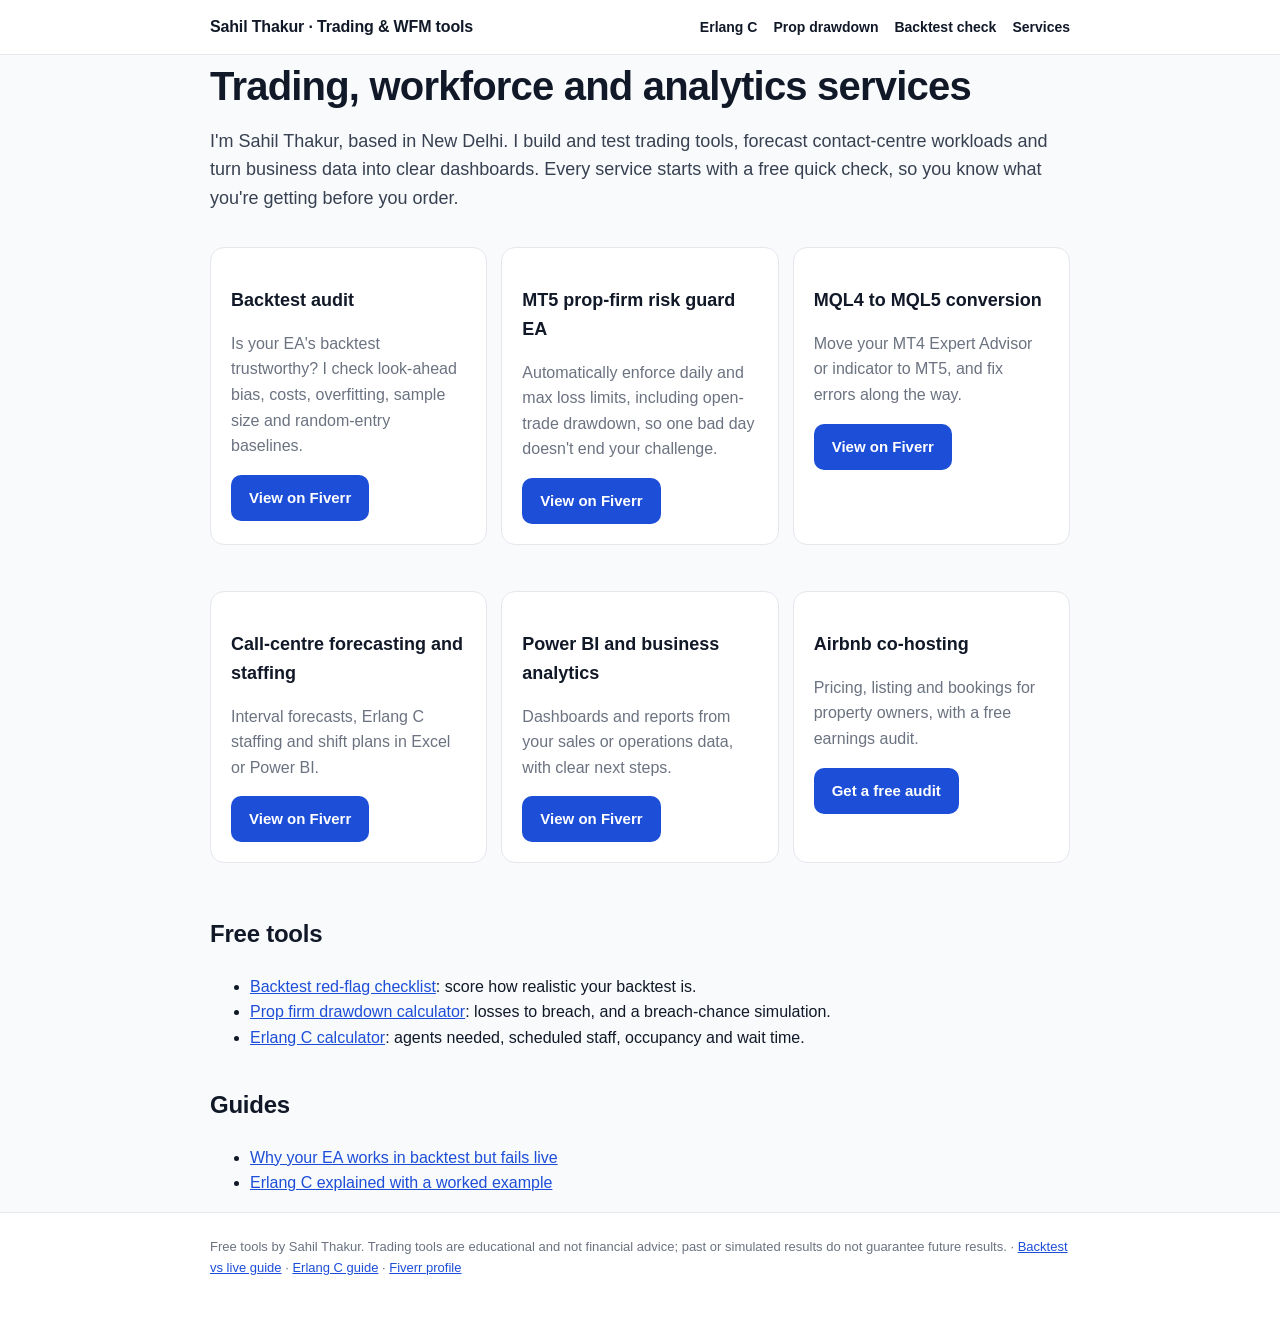
==== services/index.html @ acba3e01 "Publish 6 page(s) from the growth platform" ====
<!DOCTYPE html>
<html lang="en">
<head>
<meta charset="utf-8">
<meta name="viewport" content="width=device-width, initial-scale=1">
<title>Trading, WFM and analytics services | Sahil Thakur</title>
<meta name="description" content="Backtest audits, MT5 prop-firm risk guard EAs, MQL4 to MQL5 conversion, call-centre forecasting with Erlang C, and Power BI analytics.">
<link rel="canonical" href="https://sarru991.github.io/services/">
<meta property="og:title" content="Trading, WFM and analytics services | Sahil Thakur">
<meta property="og:description" content="Backtest audits, MT5 prop-firm risk guard EAs, MQL4 to MQL5 conversion, call-centre forecasting with Erlang C, and Power BI analytics.">
<meta property="og:type" content="website">
<meta property="og:url" content="https://sarru991.github.io/services/">
<meta property="og:site_name" content="Sahil Thakur">
<link rel="stylesheet" href="/assets/site.css">
<script type="application/ld+json">{"@context": "https://schema.org", "@type": "WebPage", "name": "Trading, WFM and analytics services | Sahil Thakur", "description": "Backtest audits, MT5 prop-firm risk guard EAs, MQL4 to MQL5 conversion, call-centre forecasting with Erlang C, and Power BI analytics.", "url": "https://sarru991.github.io/services/", "inLanguage": "en", "author": {"@type": "Person", "name": "Sahil Thakur"}}</script>
</head>
<body>
<header class="top"><div class="wrap">
  <a class="brand" href="/services/">Sahil Thakur · Trading &amp; WFM tools</a>
  <nav><a href="/tools/erlang-c-calculator/">Erlang C</a><a href="/tools/prop-firm-drawdown-calculator/">Prop drawdown</a><a href="/tools/backtest-red-flag-checklist/">Backtest check</a><a href="/services/">Services</a></nav>
</div></header>
<main class="wrap">
<h1>Trading, workforce and analytics services</h1>
<p class="lead">I'm Sahil Thakur, based in New Delhi. I build and test trading tools, forecast contact-centre workloads and turn business data into clear dashboards. Every service starts with a free quick check, so you know what you're getting before you order.</p>

<div class="grid">
  <div class="card"><h3>Backtest audit</h3><p class="muted">Is your EA's backtest trustworthy? I check look-ahead bias, costs, overfitting, sample size and random-entry baselines.</p><a class="btn" href="https://www.fiverr.com/sarrugaming/audit-your-trading-backtest-for-hidden-bugs" rel="nofollow">View on Fiverr</a></div>
  <div class="card"><h3>MT5 prop-firm risk guard EA</h3><p class="muted">Automatically enforce daily and max loss limits, including open-trade drawdown, so one bad day doesn't end your challenge.</p><a class="btn" href="https://www.fiverr.com/sarrugaming/build-an-automated-trading-algorithm-ea-for-your-strategy" rel="nofollow">View on Fiverr</a></div>
  <div class="card"><h3>MQL4 to MQL5 conversion</h3><p class="muted">Move your MT4 Expert Advisor or indicator to MT5, and fix errors along the way.</p><a class="btn" href="https://www.fiverr.com/sarrugaming/build-an-automated-trading-algorithm-ea-for-your-strategy" rel="nofollow">View on Fiverr</a></div>
  <div class="card"><h3>Call-centre forecasting and staffing</h3><p class="muted">Interval forecasts, Erlang C staffing and shift plans in Excel or Power BI.</p><a class="btn" href="https://www.fiverr.com/sarrugaming" rel="nofollow">View on Fiverr</a></div>
  <div class="card"><h3>Power BI and business analytics</h3><p class="muted">Dashboards and reports from your sales or operations data, with clear next steps.</p><a class="btn" href="https://www.fiverr.com/sarrugaming" rel="nofollow">View on Fiverr</a></div>
  <div class="card"><h3>Airbnb co-hosting</h3><p class="muted">Pricing, listing and bookings for property owners, with a free earnings audit.</p><a class="btn" href="https://avisahstays.github.io/">Get a free audit</a></div>
</div>

<h2>Free tools</h2>
<ul>
  <li><a href="/tools/backtest-red-flag-checklist/">Backtest red-flag checklist</a>: score how realistic your backtest is.</li>
  <li><a href="/tools/prop-firm-drawdown-calculator/">Prop firm drawdown calculator</a>: losses to breach, and a breach-chance simulation.</li>
  <li><a href="/tools/erlang-c-calculator/">Erlang C calculator</a>: agents needed, scheduled staff, occupancy and wait time.</li>
</ul>

<h2>Guides</h2>
<ul>
  <li><a href="/guides/ea-works-in-backtest-fails-live/">Why your EA works in backtest but fails live</a></li>
  <li><a href="/guides/erlang-c-explained/">Erlang C explained with a worked example</a></li>
</ul>

</main>
<footer><div class="wrap">
  Free tools by Sahil Thakur. Trading tools are educational and not financial advice; past or simulated results do not guarantee future results. · <a href="/guides/ea-works-in-backtest-fails-live/">Backtest vs live guide</a> · <a href="/guides/erlang-c-explained/">Erlang C guide</a> · <a href="https://www.fiverr.com/sarrugaming" rel="nofollow">Fiverr profile</a>
</div></footer>
</body>
</html>
---- assets/site.css ----
:root { --ink:#111827; --muted:#6b7280; --blue:#1d4ed8; --blue-d:#1e40af; --bg:#f8fafc; --card:#fff; --line:#e5e7eb; --good:#16a34a; --bad:#dc2626; --warn:#d97706; }
* { box-sizing: border-box; }
body { margin:0; font-family: -apple-system, "Segoe UI", Roboto, Arial, sans-serif; color:var(--ink); background:var(--bg); line-height:1.6; }
a { color: var(--blue); }
.wrap { max-width: 900px; margin: 0 auto; padding: 0 20px; }
header.top { background:#fff; border-bottom:1px solid var(--line); }
header.top .wrap { display:flex; justify-content:space-between; align-items:center; padding-top:14px; padding-bottom:14px; flex-wrap:wrap; gap:10px; }
.brand { font-weight:800; text-decoration:none; color:var(--ink); letter-spacing:-.01em; }
nav a { margin-left:16px; text-decoration:none; font-weight:600; font-size:14px; color:var(--ink); }
main { padding: 30px 0 50px; }
h1 { font-size: clamp(28px, 4vw, 40px); line-height:1.15; letter-spacing:-.02em; margin: 8px 0 12px; }
h2 { font-size: 24px; margin-top: 36px; letter-spacing:-.01em; }
h3 { font-size: 18px; margin-bottom: 6px; }
.lead { font-size: 18px; color:#374151; }
.muted { color: var(--muted); }
.card { background: var(--card); border:1px solid var(--line); border-radius: 14px; padding: 20px; margin: 16px 0; }
.grid { display:grid; grid-template-columns: repeat(auto-fit, minmax(240px, 1fr)); gap: 14px; }
label { display:block; font-weight:600; font-size:14px; margin: 10px 0 4px; }
input, select, textarea { width:100%; padding:10px 12px; border:1px solid #cbd5e1; border-radius:10px; font: inherit; background:#fff; }
textarea { min-height: 150px; font-family: ui-monospace, Consolas, monospace; font-size: 13px; }
button, .btn { display:inline-block; background: var(--blue); color:#fff; border:0; border-radius: 10px; padding: 11px 18px; font-weight:700; font-size:15px; cursor:pointer; text-decoration:none; }
button:hover, .btn:hover { background: var(--blue-d); }
.btn-out { background: transparent; color: var(--blue); border: 2px solid var(--blue); }
.result { font-size: 30px; font-weight: 800; }
table { width:100%; border-collapse: collapse; font-size: 14px; }
th, td { text-align:left; padding: 8px 6px; border-bottom: 1px solid var(--line); }
th { background:#f1f5f9; }
.pill { display:inline-block; font-size:12px; font-weight:700; padding: 3px 10px; border-radius:99px; background:#dbeafe; color: var(--blue-d); }
.ok { color: var(--good); font-weight: 700; } .bad { color: var(--bad); font-weight: 700; } .warn { color: var(--warn); font-weight: 700; }
.cta { background: #eff6ff; border: 1px solid #bfdbfe; border-radius: 14px; padding: 22px; margin-top: 30px; }
.cta h3 { margin-top:0; }
.check { display:flex; gap:10px; align-items:flex-start; padding:10px 0; border-bottom:1px solid var(--line); }
.check input { width:auto; margin-top:5px; }
footer { border-top:1px solid var(--line); padding: 24px 0 40px; font-size: 13px; color: var(--muted); background:#fff; }
.note { font-size: 13px; color: var(--muted); }
article p, article li { font-size: 16.5px; }
@media (max-width: 600px) { nav a { margin-left: 0; margin-right: 14px; } }
.related{border-top:1px solid #e5e7eb;margin-top:30px;padding-top:16px}
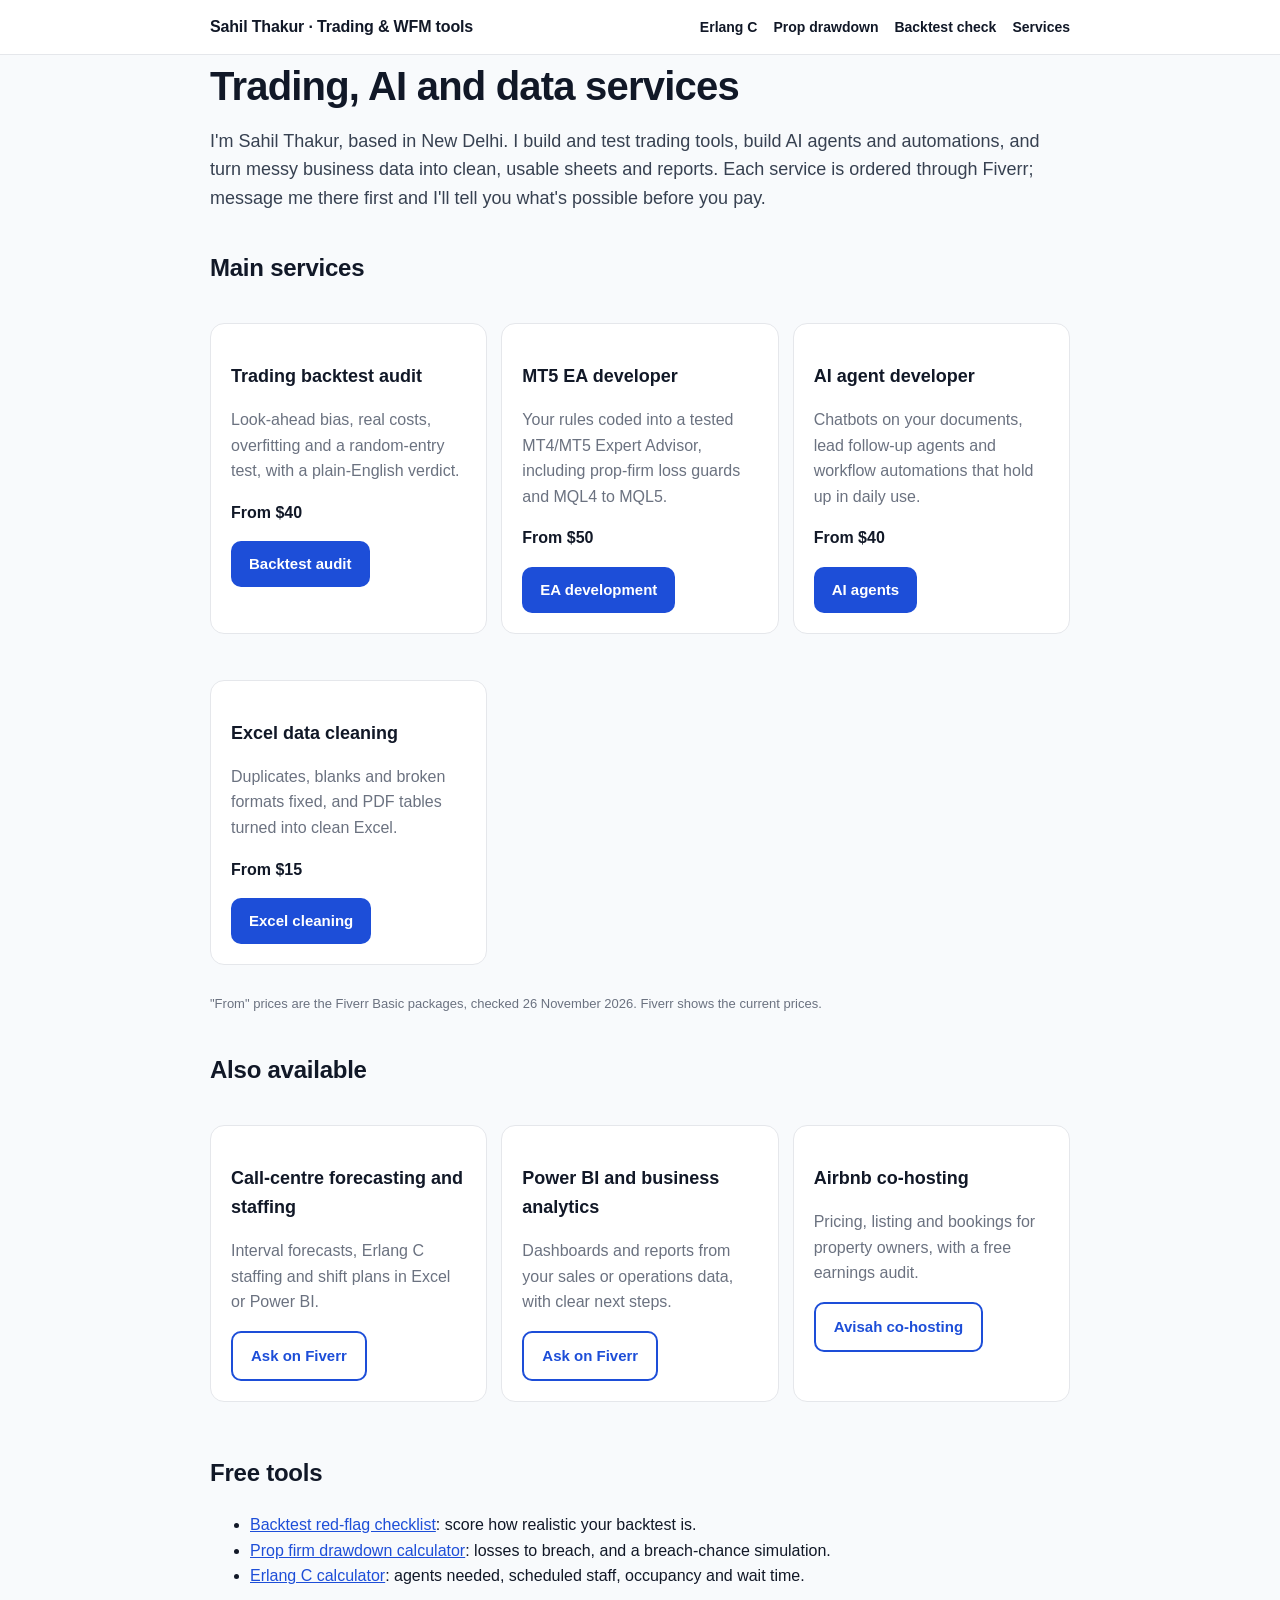
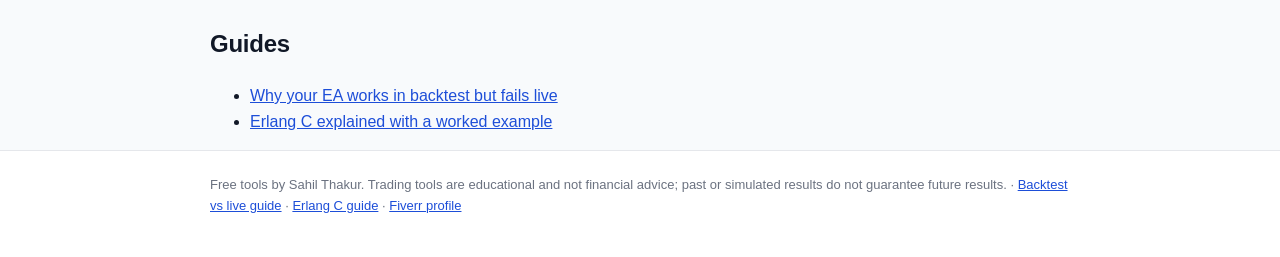
==== commit 205972c6: "Publish 10 page(s) from the growth platform Co-Authored-By: Claude Opus 5.5 <noreply@anthropic.com>" ====
--- a/services/index.html
+++ b/services/index.html
@@ -3,16 +3,16 @@
 <head>
 <meta charset="utf-8">
 <meta name="viewport" content="width=device-width, initial-scale=1">
-<title>Trading, WFM and analytics services | Sahil Thakur</title>
-<meta name="description" content="Backtest audits, MT5 prop-firm risk guard EAs, MQL4 to MQL5 conversion, call-centre forecasting with Erlang C, and Power BI analytics.">
+<title>Trading, AI and Data Services | Sahil Thakur</title>
+<meta name="description" content="Backtest audits, MT5 EA development, AI agents and Excel data cleaning, plus call-centre forecasting and Power BI. Prices from the Fiverr packages.">
 <link rel="canonical" href="https://sarru991.github.io/services/">
-<meta property="og:title" content="Trading, WFM and analytics services | Sahil Thakur">
-<meta property="og:description" content="Backtest audits, MT5 prop-firm risk guard EAs, MQL4 to MQL5 conversion, call-centre forecasting with Erlang C, and Power BI analytics.">
+<meta property="og:title" content="Trading, AI and Data Services | Sahil Thakur">
+<meta property="og:description" content="Backtest audits, MT5 EA development, AI agents and Excel data cleaning, plus call-centre forecasting and Power BI. Prices from the Fiverr packages.">
 <meta property="og:type" content="website">
 <meta property="og:url" content="https://sarru991.github.io/services/">
 <meta property="og:site_name" content="Sahil Thakur">
 <link rel="stylesheet" href="/assets/site.css">
-<script type="application/ld+json">{"@context": "https://schema.org", "@type": "WebPage", "name": "Trading, WFM and analytics services | Sahil Thakur", "description": "Backtest audits, MT5 prop-firm risk guard EAs, MQL4 to MQL5 conversion, call-centre forecasting with Erlang C, and Power BI analytics.", "url": "https://sarru991.github.io/services/", "inLanguage": "en", "author": {"@type": "Person", "name": "Sahil Thakur"}}</script>
+<script type="application/ld+json">{"@context": "https://schema.org", "@type": "WebPage", "name": "Trading, AI and Data Services | Sahil Thakur", "description": "Backtest audits, MT5 EA development, AI agents and Excel data cleaning, plus call-centre forecasting and Power BI. Prices from the Fiverr packages.", "url": "https://sarru991.github.io/services/", "inLanguage": "en", "author": {"@type": "Person", "name": "Sahil Thakur"}}</script>
 </head>
 <body>
 <header class="top"><div class="wrap">
@@ -20,16 +20,25 @@
   <nav><a href="/tools/erlang-c-calculator/">Erlang C</a><a href="/tools/prop-firm-drawdown-calculator/">Prop drawdown</a><a href="/tools/backtest-red-flag-checklist/">Backtest check</a><a href="/services/">Services</a></nav>
 </div></header>
 <main class="wrap">
-<h1>Trading, workforce and analytics services</h1>
-<p class="lead">I'm Sahil Thakur, based in New Delhi. I build and test trading tools, forecast contact-centre workloads and turn business data into clear dashboards. Every service starts with a free quick check, so you know what you're getting before you order.</p>
+<h1>Trading, AI and data services</h1>
+<p class="lead">I'm Sahil Thakur, based in New Delhi. I build and test trading tools, build AI agents and automations,
+  and turn messy business data into clean, usable sheets and reports. Each service is ordered through Fiverr; message
+  me there first and I'll tell you what's possible before you pay.</p>
 
+<h2>Main services</h2>
 <div class="grid">
-  <div class="card"><h3>Backtest audit</h3><p class="muted">Is your EA's backtest trustworthy? I check look-ahead bias, costs, overfitting, sample size and random-entry baselines.</p><a class="btn" href="https://www.fiverr.com/sarrugaming/audit-your-trading-backtest-for-hidden-bugs" rel="nofollow">View on Fiverr</a></div>
-  <div class="card"><h3>MT5 prop-firm risk guard EA</h3><p class="muted">Automatically enforce daily and max loss limits, including open-trade drawdown, so one bad day doesn't end your challenge.</p><a class="btn" href="https://www.fiverr.com/sarrugaming/build-an-automated-trading-algorithm-ea-for-your-strategy" rel="nofollow">View on Fiverr</a></div>
-  <div class="card"><h3>MQL4 to MQL5 conversion</h3><p class="muted">Move your MT4 Expert Advisor or indicator to MT5, and fix errors along the way.</p><a class="btn" href="https://www.fiverr.com/sarrugaming/build-an-automated-trading-algorithm-ea-for-your-strategy" rel="nofollow">View on Fiverr</a></div>
-  <div class="card"><h3>Call-centre forecasting and staffing</h3><p class="muted">Interval forecasts, Erlang C staffing and shift plans in Excel or Power BI.</p><a class="btn" href="https://www.fiverr.com/sarrugaming" rel="nofollow">View on Fiverr</a></div>
-  <div class="card"><h3>Power BI and business analytics</h3><p class="muted">Dashboards and reports from your sales or operations data, with clear next steps.</p><a class="btn" href="https://www.fiverr.com/sarrugaming" rel="nofollow">View on Fiverr</a></div>
-  <div class="card"><h3>Airbnb co-hosting</h3><p class="muted">Pricing, listing and bookings for property owners, with a free earnings audit.</p><a class="btn" href="https://avisahstays.github.io/">Get a free audit</a></div>
+  <div class="card"><h3><a href="/services/backtest-audit/">Trading backtest audit</a></h3><p class="muted">Look-ahead bias, real costs, overfitting and a random-entry test, with a plain-English verdict.</p><p><b>From $40</b></p><a class="btn" href="/services/backtest-audit/">Backtest audit</a></div>
+  <div class="card"><h3><a href="/services/mt5-ea-developer/">MT5 EA developer</a></h3><p class="muted">Your rules coded into a tested MT4/MT5 Expert Advisor, including prop-firm loss guards and MQL4 to MQL5.</p><p><b>From $50</b></p><a class="btn" href="/services/mt5-ea-developer/">EA development</a></div>
+  <div class="card"><h3><a href="/services/ai-agent-developer/">AI agent developer</a></h3><p class="muted">Chatbots on your documents, lead follow-up agents and workflow automations that hold up in daily use.</p><p><b>From $40</b></p><a class="btn" href="/services/ai-agent-developer/">AI agents</a></div>
+  <div class="card"><h3><a href="/services/excel-data-cleaning/">Excel data cleaning</a></h3><p class="muted">Duplicates, blanks and broken formats fixed, and PDF tables turned into clean Excel.</p><p><b>From $15</b></p><a class="btn" href="/services/excel-data-cleaning/">Excel cleaning</a></div>
+</div>
+<p class="note">"From" prices are the Fiverr Basic packages, checked 26 November 2026. Fiverr shows the current prices.</p>
+
+<h2>Also available</h2>
+<div class="grid">
+  <div class="card"><h3>Call-centre forecasting and staffing</h3><p class="muted">Interval forecasts, Erlang C staffing and shift plans in Excel or Power BI.</p><a class="btn btn-out" href="https://www.fiverr.com/sarrugaming" rel="nofollow">Ask on Fiverr</a></div>
+  <div class="card"><h3>Power BI and business analytics</h3><p class="muted">Dashboards and reports from your sales or operations data, with clear next steps.</p><a class="btn btn-out" href="https://www.fiverr.com/sarrugaming" rel="nofollow">Ask on Fiverr</a></div>
+  <div class="card"><h3>Airbnb co-hosting</h3><p class="muted">Pricing, listing and bookings for property owners, with a free earnings audit.</p><a class="btn btn-out" href="https://avisahstays.github.io/">Avisah co-hosting</a></div>
 </div>
 
 <h2>Free tools</h2>
--- a/assets/site.css
+++ b/assets/site.css
@@ -36,3 +36,9 @@
 article p, article li { font-size: 16.5px; }
 @media (max-width: 600px) { nav a { margin-left: 0; margin-right: 14px; } }
 .related{border-top:1px solid #e5e7eb;margin-top:30px;padding-top:16px}
+details{border-top:1px solid #e5e7eb;padding:12px 0}
+details:last-of-type{border-bottom:1px solid #e5e7eb}
+summary{cursor:pointer;font-weight:600}
+details p{margin:8px 0 0}
+main img{max-width:100%;height:auto;border-radius:10px}
+.card h3 a{color:inherit;text-decoration:none}
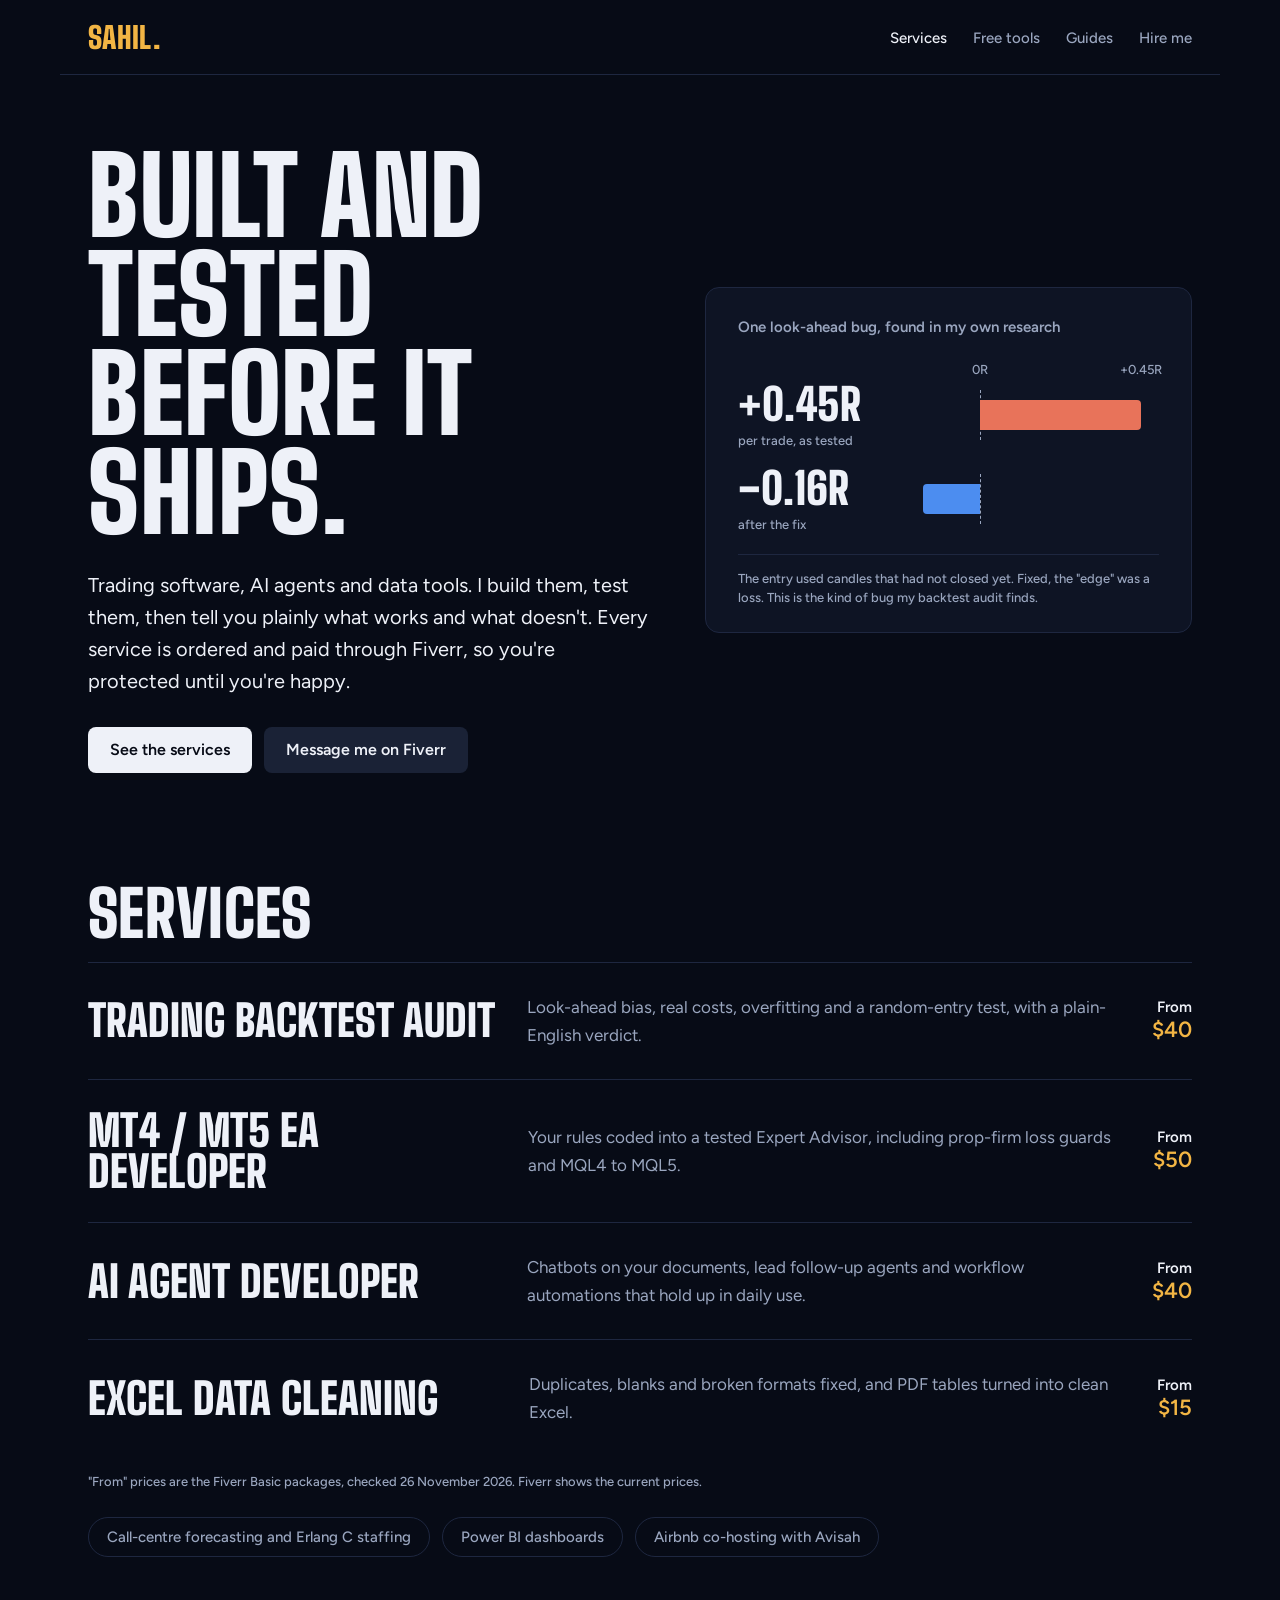
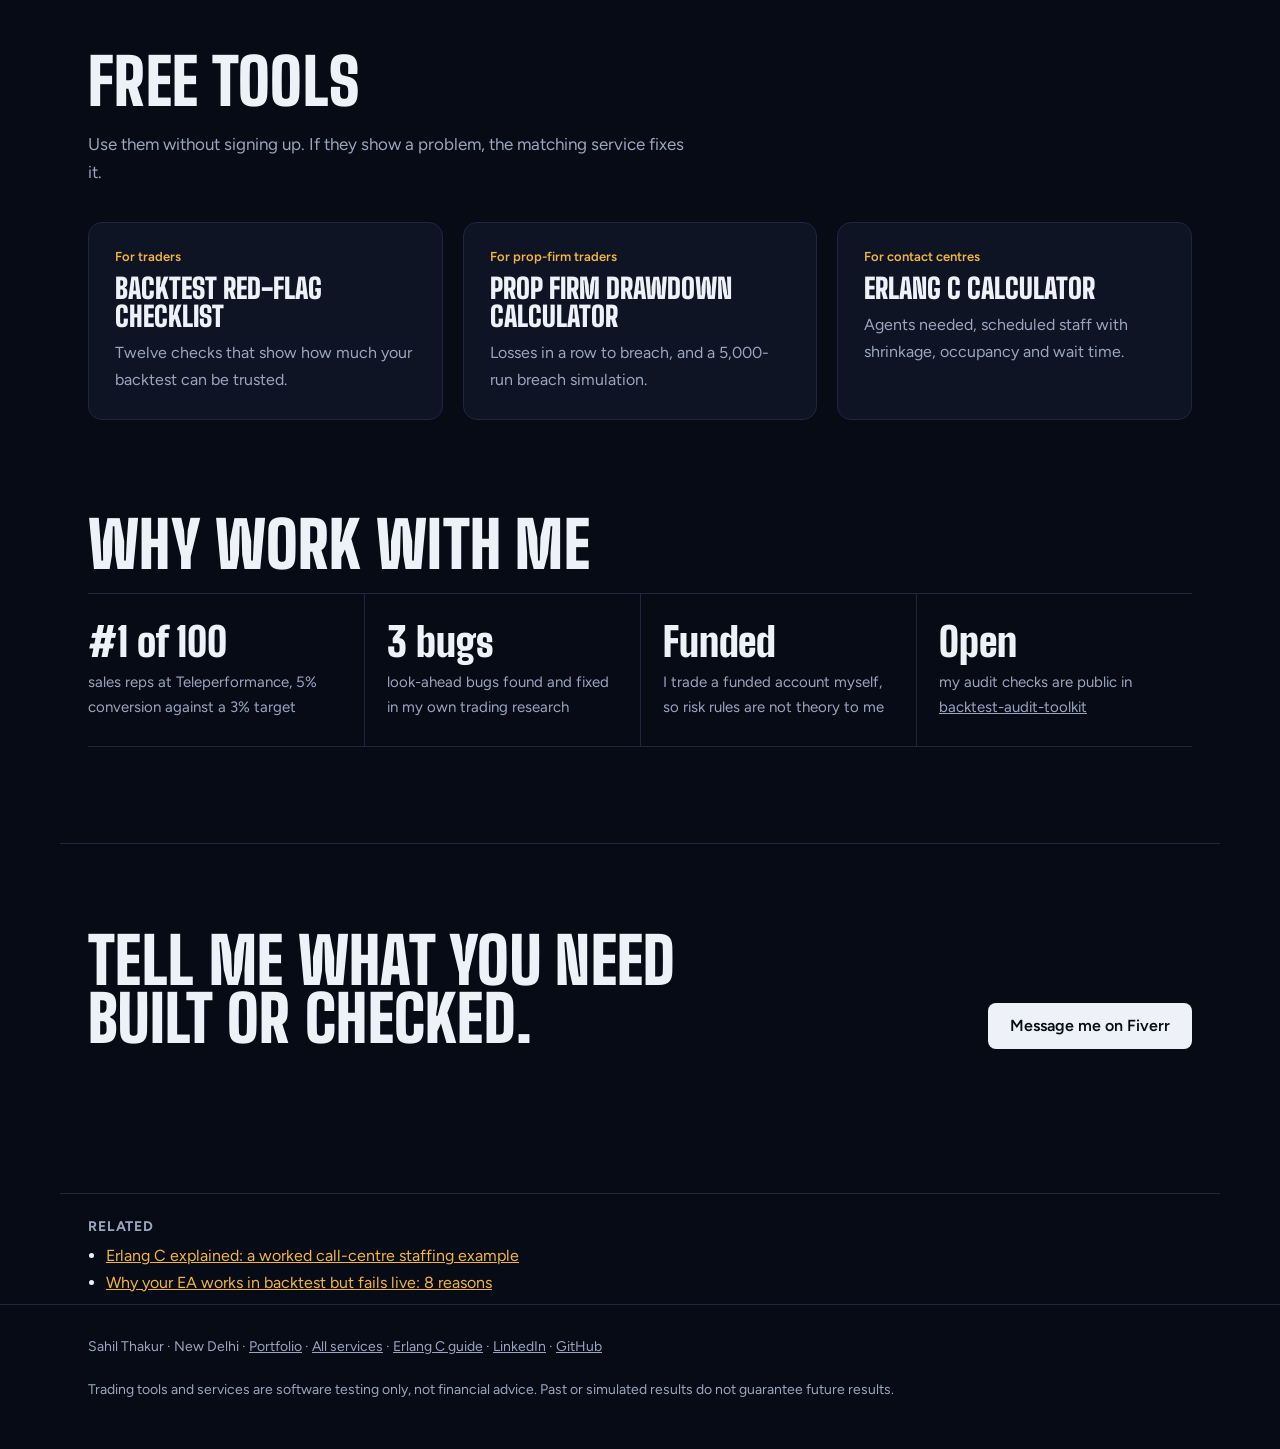
==== commit 6fc54d57: "Publish 10 page(s) from the growth platform Co-Authored-By: Claude Opus 5.5 <noreply@anthropic.com>" ====
--- a/services/index.html
+++ b/services/index.html
@@ -1,62 +1,93 @@
 <!DOCTYPE html>
 <html lang="en">
 <head>
-<meta charset="utf-8">
-<meta name="viewport" content="width=device-width, initial-scale=1">
+<meta charset="utf-8"><meta name="viewport" content="width=device-width, initial-scale=1">
 <title>Trading, AI and Data Services | Sahil Thakur</title>
-<meta name="description" content="Backtest audits, MT5 EA development, AI agents and Excel data cleaning, plus call-centre forecasting and Power BI. Prices from the Fiverr packages.">
+<meta name="description" content="Backtest audits, MT4/MT5 EA development, custom AI agents and Excel data cleaning by Sahil Thakur, New Delhi. Tested before delivery, ordered on Fiverr.">
 <link rel="canonical" href="https://sarru991.github.io/services/">
 <meta property="og:title" content="Trading, AI and Data Services | Sahil Thakur">
-<meta property="og:description" content="Backtest audits, MT5 EA development, AI agents and Excel data cleaning, plus call-centre forecasting and Power BI. Prices from the Fiverr packages.">
+<meta property="og:description" content="Backtest audits, MT4/MT5 EA development, custom AI agents and Excel data cleaning by Sahil Thakur, New Delhi. Tested before delivery, ordered on Fiverr.">
 <meta property="og:type" content="website">
 <meta property="og:url" content="https://sarru991.github.io/services/">
 <meta property="og:site_name" content="Sahil Thakur">
-<link rel="stylesheet" href="/assets/site.css">
-<script type="application/ld+json">{"@context": "https://schema.org", "@type": "WebPage", "name": "Trading, AI and Data Services | Sahil Thakur", "description": "Backtest audits, MT5 EA development, AI agents and Excel data cleaning, plus call-centre forecasting and Power BI. Prices from the Fiverr packages.", "url": "https://sarru991.github.io/services/", "inLanguage": "en", "author": {"@type": "Person", "name": "Sahil Thakur"}}</script>
+<link rel="preload" href="/assets/fonts/big-shoulders-display-latin.woff2" as="font" type="font/woff2" crossorigin>
+<link rel="preload" href="/assets/fonts/figtree-latin.woff2" as="font" type="font/woff2" crossorigin>
+<link rel="stylesheet" href="/assets/services.css">
+<script type="application/ld+json">{"@context": "https://schema.org", "@type": "WebPage", "name": "Trading, AI and Data Services | Sahil Thakur", "description": "Backtest audits, MT4/MT5 EA development, custom AI agents and Excel data cleaning by Sahil Thakur, New Delhi. Tested before delivery, ordered on Fiverr.", "url": "https://sarru991.github.io/services/", "inLanguage": "en", "author": {"@type": "Person", "name": "Sahil Thakur"}}</script>
+<script type="application/ld+json">{"@context": "https://schema.org", "@type": "ProfessionalService", "name": "Sahil Thakur: trading, AI and data services", "url": "https://sarru991.github.io/services/", "founder": {"@type": "Person", "name": "Sahil Thakur"}, "areaServed": "Worldwide", "address": {"@type": "PostalAddress", "addressLocality": "New Delhi", "addressCountry": "IN"}}</script>
 </head>
-<body>
-<header class="top"><div class="wrap">
-  <a class="brand" href="/services/">Sahil Thakur · Trading &amp; WFM tools</a>
-  <nav><a href="/tools/erlang-c-calculator/">Erlang C</a><a href="/tools/prop-firm-drawdown-calculator/">Prop drawdown</a><a href="/tools/backtest-red-flag-checklist/">Backtest check</a><a href="/services/">Services</a></nav>
-</div></header>
-<main class="wrap">
-<h1>Trading, AI and data services</h1>
-<p class="lead">I'm Sahil Thakur, based in New Delhi. I build and test trading tools, build AI agents and automations,
-  and turn messy business data into clean, usable sheets and reports. Each service is ordered through Fiverr; message
-  me there first and I'll tell you what's possible before you pay.</p>
-
-<h2>Main services</h2>
-<div class="grid">
-  <div class="card"><h3><a href="/services/backtest-audit/">Trading backtest audit</a></h3><p class="muted">Look-ahead bias, real costs, overfitting and a random-entry test, with a plain-English verdict.</p><p><b>From $40</b></p><a class="btn" href="/services/backtest-audit/">Backtest audit</a></div>
-  <div class="card"><h3><a href="/services/mt5-ea-developer/">MT5 EA developer</a></h3><p class="muted">Your rules coded into a tested MT4/MT5 Expert Advisor, including prop-firm loss guards and MQL4 to MQL5.</p><p><b>From $50</b></p><a class="btn" href="/services/mt5-ea-developer/">EA development</a></div>
-  <div class="card"><h3><a href="/services/ai-agent-developer/">AI agent developer</a></h3><p class="muted">Chatbots on your documents, lead follow-up agents and workflow automations that hold up in daily use.</p><p><b>From $40</b></p><a class="btn" href="/services/ai-agent-developer/">AI agents</a></div>
-  <div class="card"><h3><a href="/services/excel-data-cleaning/">Excel data cleaning</a></h3><p class="muted">Duplicates, blanks and broken formats fixed, and PDF tables turned into clean Excel.</p><p><b>From $15</b></p><a class="btn" href="/services/excel-data-cleaning/">Excel cleaning</a></div>
-</div>
-<p class="note">"From" prices are the Fiverr Basic packages, checked 26 November 2026. Fiverr shows the current prices.</p>
-
-<h2>Also available</h2>
-<div class="grid">
-  <div class="card"><h3>Call-centre forecasting and staffing</h3><p class="muted">Interval forecasts, Erlang C staffing and shift plans in Excel or Power BI.</p><a class="btn btn-out" href="https://www.fiverr.com/sarrugaming" rel="nofollow">Ask on Fiverr</a></div>
-  <div class="card"><h3>Power BI and business analytics</h3><p class="muted">Dashboards and reports from your sales or operations data, with clear next steps.</p><a class="btn btn-out" href="https://www.fiverr.com/sarrugaming" rel="nofollow">Ask on Fiverr</a></div>
-  <div class="card"><h3>Airbnb co-hosting</h3><p class="muted">Pricing, listing and bookings for property owners, with a free earnings audit.</p><a class="btn btn-out" href="https://avisahstays.github.io/">Avisah co-hosting</a></div>
+<body class="layout-hub">
+<header class="wrap nav">
+  <a class="logo" href="/">SAHIL.</a>
+  <nav><a href="/services/" aria-current="page">Services</a><a href="/services/#tools">Free tools</a><a href="/guides/ea-works-in-backtest-fails-live/">Guides</a><a class="keep" href="https://www.fiverr.com/sarrugaming" rel="nofollow">Hire me</a></nav>
+</header>
+<main>
+<div class="wrap hero">
+  <div>
+    <h1>Built and tested before it ships.</h1>
+    <p class="lede">Trading software, AI agents and data tools. I build them, test them, then tell you plainly what works and what doesn't. Every service is ordered and paid through Fiverr, so you're protected until you're happy.</p>
+    <div class="ctas"><a class="btn btn-light" href="#services">See the services</a><a class="btn btn-ghost" href="https://www.fiverr.com/sarrugaming" rel="nofollow">Message me on Fiverr</a></div>
+  </div>
+  <figure class="bench" aria-label="One look-ahead bug changed a strategy's result from plus 0.45R to minus 0.16R per trade">
+    <h3>One look-ahead bug, found in my own research</h3>
+    <div class="bar-row" style="margin-bottom:6px"><div></div><div class="axis"><span style="left:30%">0R</span><span style="left:93%">+0.45R</span></div></div>
+    <div class="bar-row"><div><b>+0.45R</b><span>per trade, as tested</span></div><div class="track"><div class="fill bug"></div></div></div>
+    <div class="bar-row"><div><b>−0.16R</b><span>after the fix</span></div><div class="track"><div class="fill fix"></div></div></div>
+    <figcaption>The entry used candles that had not closed yet. Fixed, the "edge" was a loss. This is the kind of bug my backtest audit finds.</figcaption>
+  </figure>
 </div>
 
-<h2>Free tools</h2>
-<ul>
-  <li><a href="/tools/backtest-red-flag-checklist/">Backtest red-flag checklist</a>: score how realistic your backtest is.</li>
-  <li><a href="/tools/prop-firm-drawdown-calculator/">Prop firm drawdown calculator</a>: losses to breach, and a breach-chance simulation.</li>
-  <li><a href="/tools/erlang-c-calculator/">Erlang C calculator</a>: agents needed, scheduled staff, occupancy and wait time.</li>
-</ul>
+<section id="services" style="padding-top:24px">
+  <div class="wrap">
+    <h2>Services</h2>
+    <a class="svc" href="/services/backtest-audit/"><span class="name">Trading backtest audit</span><p>Look-ahead bias, real costs, overfitting and a random-entry test, with a plain-English verdict.</p><span class="price">From<em>$40</em></span></a>
+    <a class="svc" href="/services/mt5-ea-developer/"><span class="name">MT4 / MT5 EA developer</span><p>Your rules coded into a tested Expert Advisor, including prop-firm loss guards and MQL4 to MQL5.</p><span class="price">From<em>$50</em></span></a>
+    <a class="svc" href="/services/ai-agent-developer/"><span class="name">AI agent developer</span><p>Chatbots on your documents, lead follow-up agents and workflow automations that hold up in daily use.</p><span class="price">From<em>$40</em></span></a>
+    <a class="svc" href="/services/excel-data-cleaning/"><span class="name">Excel data cleaning</span><p>Duplicates, blanks and broken formats fixed, and PDF tables turned into clean Excel.</p><span class="price">From<em>$15</em></span></a>
+    <p class="note">"From" prices are the Fiverr Basic packages, checked 26 November 2026. Fiverr shows the current prices.</p>
+    <div class="also">
+      <a href="https://www.fiverr.com/sarrugaming" rel="nofollow">Call-centre forecasting and Erlang C staffing</a>
+      <a href="https://www.fiverr.com/sarrugaming" rel="nofollow">Power BI dashboards</a>
+      <a href="https://avisahstays.github.io/">Airbnb co-hosting with Avisah</a>
+    </div>
+  </div>
+</section>
 
-<h2>Guides</h2>
-<ul>
-  <li><a href="/guides/ea-works-in-backtest-fails-live/">Why your EA works in backtest but fails live</a></li>
-  <li><a href="/guides/erlang-c-explained/">Erlang C explained with a worked example</a></li>
-</ul>
+<section id="tools" style="padding-top:0">
+  <div class="wrap">
+    <h2>Free tools</h2>
+    <p class="mute" style="max-width:36em">Use them without signing up. If they show a problem, the matching service fixes it.</p>
+    <div class="tools">
+      <a class="tool" href="/tools/backtest-red-flag-checklist/"><span class="k">For traders</span><h3>Backtest red-flag checklist</h3><p>Twelve checks that show how much your backtest can be trusted.</p></a>
+      <a class="tool" href="/tools/prop-firm-drawdown-calculator/"><span class="k">For prop-firm traders</span><h3>Prop firm drawdown calculator</h3><p>Losses in a row to breach, and a 5,000-run breach simulation.</p></a>
+      <a class="tool" href="/tools/erlang-c-calculator/"><span class="k">For contact centres</span><h3>Erlang C calculator</h3><p>Agents needed, scheduled staff with shrinkage, occupancy and wait time.</p></a>
+    </div>
+  </div>
+</section>
+
+<section style="padding-top:0">
+  <div class="wrap">
+    <h2>Why work with me</h2>
+    <div class="creds">
+      <div><b>#1 of 100</b><span>sales reps at Teleperformance, 5% conversion against a 3% target</span></div>
+      <div><b>3 bugs</b><span>look-ahead bugs found and fixed in my own trading research</span></div>
+      <div><b>Funded</b><span>I trade a funded account myself, so risk rules are not theory to me</span></div>
+      <div><b>Open</b><span>my audit checks are public in <a href="https://github.com/Sarru991/backtest-audit-toolkit">backtest-audit-toolkit</a></span></div>
+    </div>
+  </div>
+</section>
+
+<div class="wrap closing">
+  <h2 style="margin:0;max-width:11em">Tell me what you need built or checked.</h2>
+  <a class="btn btn-light" href="https://www.fiverr.com/sarrugaming" rel="nofollow">Message me on Fiverr</a>
+</div>
+
+<aside class="related wrap"><h2>Related</h2><ul>
+  <li><a href="/guides/erlang-c-explained/">Erlang C explained: a worked call-centre staffing example</a></li>
+  <li><a href="/guides/ea-works-in-backtest-fails-live/">Why your EA works in backtest but fails live: 8 reasons</a></li>
+</ul></aside>
 
 </main>
-<footer><div class="wrap">
-  Free tools by Sahil Thakur. Trading tools are educational and not financial advice; past or simulated results do not guarantee future results. · <a href="/guides/ea-works-in-backtest-fails-live/">Backtest vs live guide</a> · <a href="/guides/erlang-c-explained/">Erlang C guide</a> · <a href="https://www.fiverr.com/sarrugaming" rel="nofollow">Fiverr profile</a>
-</div></footer>
+<footer><div class="wrap"><span>Sahil Thakur · New Delhi · <a href="/">Portfolio</a> · <a href="/services/">All services</a> · <a href="/guides/erlang-c-explained/">Erlang C guide</a> · <a href="https://www.linkedin.com/in/sahil-thakur-mql">LinkedIn</a> · <a href="https://github.com/Sarru991">GitHub</a></span><span>Trading tools and services are software testing only, not financial advice. Past or simulated results do not guarantee future results.</span></div></footer>
 </body>
 </html>
--- a/assets/services.css
+++ b/assets/services.css
@@ -0,0 +1,178 @@
+/* Fonts hosted on this site (SIL Open Font License): Big Shoulders Display and Figtree, Latin and Latin Extended. */
+@font-face{font-family:'Big Shoulders Display';font-style:normal;font-weight:700 900;font-display:swap;src:url(/assets/fonts/big-shoulders-display-latin-ext.woff2) format('woff2');unicode-range:U+0100-02BA, U+02BD-02C5, U+02C7-02CC, U+02CE-02D7, U+02DD-02FF, U+0304, U+0308, U+0329, U+1D00-1DBF, U+1E00-1E9F, U+1EF2-1EFF, U+2020, U+20A0-20AB, U+20AD-20C4, U+2113, U+2C60-2C7F, U+A720-A7FF}
+@font-face{font-family:'Big Shoulders Display';font-style:normal;font-weight:700 900;font-display:swap;src:url(/assets/fonts/big-shoulders-display-latin.woff2) format('woff2');unicode-range:U+0000-00FF, U+0131, U+0152-0153, U+02BB-02BC, U+02C6, U+02DA, U+02DC, U+0304, U+0308, U+0329, U+2000-206F, U+20AC, U+2122, U+2191, U+2193, U+2212, U+2215, U+FEFF, U+FFFD}
+@font-face{font-family:'Figtree';font-style:normal;font-weight:400 700;font-display:swap;src:url(/assets/fonts/figtree-latin-ext.woff2) format('woff2');unicode-range:U+0100-02BA, U+02BD-02C5, U+02C7-02CC, U+02CE-02D7, U+02DD-02FF, U+0304, U+0308, U+0329, U+1D00-1DBF, U+1E00-1E9F, U+1EF2-1EFF, U+2020, U+20A0-20AB, U+20AD-20C4, U+2113, U+2C60-2C7F, U+A720-A7FF}
+@font-face{font-family:'Figtree';font-style:normal;font-weight:400 700;font-display:swap;src:url(/assets/fonts/figtree-latin.woff2) format('woff2');unicode-range:U+0000-00FF, U+0131, U+0152-0153, U+02BB-02BC, U+02C6, U+02DA, U+02DC, U+0304, U+0308, U+0329, U+2000-206F, U+20AC, U+2122, U+2191, U+2193, U+2212, U+2215, U+FEFF, U+FFFD}
+
+/* ---- Design services-elite (Sahil's approved design, 26 Nov 2026), unchanged ---- */
+:root{
+  --bg:#070B16;      /* portfolio navy */
+  --raise:#0E1424;   /* panels */
+  --line:#1E2740;
+  --ink:#EEF1F8;
+  --mute:#9AA6BF;
+  --gold:#F2B544;    /* portfolio accent */
+  --blue:#4C8DF0;    /* chart blue from the portfolio */
+  --red:#E8735A;
+  --display:"Big Shoulders Display","Arial Narrow",Impact,sans-serif;
+  --text:"Figtree","Segoe UI",system-ui,sans-serif;
+}
+*{box-sizing:border-box}
+body{margin:0;background:var(--bg);color:var(--ink);font:400 17px/1.65 var(--text);-webkit-font-smoothing:antialiased}
+a{color:inherit}
+:focus-visible{outline:3px solid var(--gold);outline-offset:3px;border-radius:4px}
+.wrap{max-width:1160px;margin:0 auto;padding:0 28px}
+.nav{display:flex;align-items:center;justify-content:space-between;padding-block:22px;border-bottom:1px solid var(--line)}
+.logo{font:900 30px/1 var(--display);color:var(--gold);text-decoration:none;letter-spacing:.01em}
+.nav nav a{font:500 15px var(--text);color:var(--mute);text-decoration:none;margin-left:26px}
+.nav nav a:hover,.nav nav a[aria-current]{color:var(--ink)}
+.btn{display:inline-flex;align-items:center;gap:10px;font:600 16px/1 var(--text);text-decoration:none;border-radius:8px;padding:15px 22px}
+.btn-light{background:var(--ink);color:var(--bg)}
+.btn-light:hover{background:#fff}
+.btn-ghost{background:#1A2236;color:var(--ink)}
+.btn-ghost:hover{background:#232D46}
+h1,h2,.display{font-family:var(--display);font-weight:900;text-transform:uppercase;letter-spacing:.005em;line-height:.92;margin:0}
+h1{font-size:clamp(56px,8.4vw,112px)}
+h2{font-size:clamp(40px,5vw,64px);margin-bottom:18px}
+.lede{font-size:20px;line-height:1.6;max-width:34em;margin:26px 0 30px}
+.mute{color:var(--mute)}
+.ctas{display:flex;flex-wrap:wrap;gap:12px}
+section{padding-block:96px}
+
+/* hero */
+.hero{display:grid;grid-template-columns:1.15fr 1fr;gap:56px;align-items:center;padding-block:72px 88px}
+.bench{margin:0;background:var(--raise);border:1px solid var(--line);border-radius:14px;padding:30px 32px 24px}
+.bench h3{font:600 15px var(--text);margin:0 0 22px;color:var(--mute)}
+.bar-row{display:grid;grid-template-columns:150px 1fr;gap:16px;align-items:center;margin:0 0 18px}
+.bar-row b{font:900 44px/1 var(--display)}
+.bar-row span{display:block;font:500 13px var(--text);color:var(--mute);margin-top:4px}
+.track{position:relative;height:38px}
+.track::before{content:"";position:absolute;left:30%;top:-6px;bottom:-6px;border-left:1px dashed var(--mute)}
+.fill{position:absolute;top:4px;height:30px}
+.fill.bug{left:30%;width:63%;background:var(--red);border-radius:0 4px 4px 0}
+.fill.fix{right:70%;width:22.4%;background:var(--blue);border-radius:4px 0 0 4px}
+.axis{position:relative;height:18px;font:500 12px var(--text);color:var(--mute)}
+.axis span{position:absolute;transform:translateX(-50%)}
+.bench figcaption{font:500 13px/1.5 var(--text);color:var(--mute);border-top:1px solid var(--line);padding-top:14px;margin-top:22px}
+@media (prefers-reduced-motion:no-preference){
+  .fill.bug{animation:grow .9s cubic-bezier(.2,.7,.2,1) .2s both}
+  .fill.fix{animation:grow .9s cubic-bezier(.2,.7,.2,1) 1.1s both}
+  @keyframes grow{from{width:0}}
+}
+
+/* service index: rows, not cards */
+.svc{display:grid;grid-template-columns:1.1fr 1.6fr auto;gap:32px;align-items:center;padding:30px 0;border-top:1px solid var(--line);text-decoration:none}
+.svc:last-child{border-bottom:1px solid var(--line)}
+.svc .name{font:900 clamp(30px,3.4vw,44px)/.95 var(--display);text-transform:uppercase}
+.svc p{margin:0;color:var(--mute)}
+.svc .price{font:600 15px var(--text);white-space:nowrap;text-align:right}
+.svc .price em{display:block;font-style:normal;color:var(--gold);font-size:22px}
+.svc:hover .name{color:var(--gold)}
+.also{display:flex;flex-wrap:wrap;gap:12px;margin-top:28px}
+.also a{border:1px solid var(--line);border-radius:999px;padding:10px 18px;text-decoration:none;font:500 15px var(--text);color:var(--mute)}
+.also a:hover{color:var(--ink);border-color:var(--mute)}
+.note{font:500 13px var(--text);color:var(--mute);margin-top:18px}
+
+/* free tools */
+.tools{display:grid;grid-template-columns:repeat(3,1fr);gap:20px;margin-top:36px}
+.tool{background:var(--raise);border:1px solid var(--line);border-radius:14px;padding:26px;text-decoration:none;display:flex;flex-direction:column;gap:10px;min-height:190px}
+.tool .k{font:600 13px var(--text);color:var(--gold)}
+.tool h3{font:900 28px/1 var(--display);text-transform:uppercase;margin:0}
+.tool p{margin:0;color:var(--mute);font-size:16px}
+.tool:hover{border-color:var(--gold)}
+
+/* credentials */
+.creds{display:grid;grid-template-columns:repeat(4,1fr);border-top:1px solid var(--line);border-bottom:1px solid var(--line)}
+.creds div{padding:28px 22px 26px 0}
+.creds div+div{padding-left:22px;border-left:1px solid var(--line)}
+.creds b{display:block;font:900 40px/1 var(--display)}
+.creds span{display:block;color:var(--mute);font-size:15px;margin-top:8px}
+
+/* service page */
+.crumb{font:500 14px var(--text);color:var(--mute);padding-top:28px}
+.crumb a{color:var(--mute)}
+.svc-hero{display:grid;grid-template-columns:1.2fr 1fr;gap:56px;align-items:end;padding-block:40px 72px}
+.pricebox{background:var(--raise);border:1px solid var(--line);border-radius:14px;padding:28px}
+.pricebox .from{font:900 64px/1 var(--display);color:var(--gold)}
+.pricebox p{margin:8px 0 20px;color:var(--mute);font-size:15px}
+.checks{display:grid;grid-template-columns:1fr 1fr;gap:0 48px}
+.check{border-top:1px solid var(--line);padding:24px 0}
+.check h3{font:700 21px/1.3 var(--text);margin:0 0 6px}
+.check p{margin:0;color:var(--mute)}
+table{width:100%;border-collapse:collapse;font-size:16px}
+th,td{text-align:left;padding:16px 14px;border-bottom:1px solid var(--line);vertical-align:top}
+th{font:600 13px var(--text);color:var(--mute)}
+td b{font:900 26px/1 var(--display)}
+.steps{counter-reset:s;display:grid;grid-template-columns:repeat(3,1fr);gap:36px}
+.steps li{list-style:none;counter-increment:s}
+.steps li::before{content:counter(s);display:block;font:900 72px/1 var(--display);color:var(--gold);margin-bottom:12px}
+.steps{padding:0;margin:0}
+.proof-block{background:var(--raise);border:1px solid var(--line);border-radius:14px;padding:36px;display:grid;grid-template-columns:auto 1fr;gap:40px;align-items:center}
+.proof-block .big{font:900 clamp(56px,7vw,92px)/.9 var(--display)}
+.proof-block .big i{font-style:normal;color:var(--red)}
+.proof-block .big u{text-decoration:none;color:var(--blue)}
+details{border-top:1px solid var(--line);padding:20px 0}
+details:last-of-type{border-bottom:1px solid var(--line)}
+summary{cursor:pointer;font:700 19px/1.4 var(--text);list-style:none;display:flex;justify-content:space-between;gap:20px}
+summary::after{content:"+";color:var(--gold);font-size:26px;line-height:1}
+details[open] summary::after{content:"\2212"}
+details p{color:var(--mute);margin:10px 0 0;max-width:42em}
+.closing{border-top:1px solid var(--line);padding-block:88px;display:flex;justify-content:space-between;align-items:end;gap:32px;flex-wrap:wrap}
+footer{border-top:1px solid var(--line);padding-block:30px 48px;font-size:14px;color:var(--mute)}
+footer .wrap{display:flex;justify-content:space-between;gap:20px;flex-wrap:wrap}
+
+@media (max-width:880px){
+  .hero,.svc-hero{grid-template-columns:1fr;gap:36px;padding-block:40px 64px}
+  .svc{grid-template-columns:1fr;gap:10px}
+  .svc .price{text-align:left}
+  .tools,.steps,.checks{grid-template-columns:1fr}
+  .creds{grid-template-columns:1fr 1fr}
+  .creds div:nth-child(3){border-left:0;padding-left:0}
+  .creds div:nth-child(n+3){border-top:1px solid var(--line)}
+  .proof-block{grid-template-columns:1fr}
+  .nav nav a:not(.keep){display:none}
+  section{padding-block:72px}
+  .bar-row{grid-template-columns:1fr;gap:8px}
+  .bar-row b{font-size:38px}
+  .bench{padding:24px}
+}
+
+/* ---- Added by the growth platform: Related links, and the 3 tools and 2 guides (main.page) in the same colours ---- */
+.related{border-top:1px solid var(--line);margin-top:56px;padding-top:24px;padding-bottom:8px;font-size:16px}
+aside.related h2,main.page aside.related h2{font:700 14px var(--text);text-transform:uppercase;letter-spacing:.06em;color:var(--mute);margin:0 0 8px}
+.related ul{margin:0;padding-left:18px}
+.related a{color:var(--gold)}
+.layout-service .closing{padding-inline:0}
+main.page{padding-block:36px 72px}
+main.page h1{font-size:clamp(40px,5.4vw,68px);margin:14px 0 18px}
+main.page h2{font-size:clamp(28px,3.2vw,40px);margin:52px 0 14px}
+main.page h3{font:700 19px/1.3 var(--text);margin:20px 0 6px}
+main.page a:not(.btn){color:var(--gold)}
+main.page .lead{font-size:19px;max-width:40em}
+main.page .muted,main.page .note{color:var(--mute)}
+main.page .card{background:var(--raise);border:1px solid var(--line);border-radius:14px;padding:24px;margin:18px 0}
+main.page .grid{display:grid;grid-template-columns:repeat(auto-fit,minmax(220px,1fr));gap:16px}
+main.page label{display:block;font:600 14px var(--text);margin:12px 0 6px}
+main.page input,main.page select,main.page textarea{width:100%;padding:11px 13px;border:1px solid var(--line);border-radius:8px;font:inherit;background:var(--bg);color:var(--ink)}
+main.page input:focus,main.page select:focus,main.page textarea:focus{outline:2px solid var(--gold);outline-offset:1px}
+main.page textarea{min-height:150px;font-family:ui-monospace,Consolas,monospace;font-size:13px}
+main.page button,main.page .btn:not(.btn-light):not(.btn-ghost){display:inline-flex;align-items:center;background:var(--gold);color:var(--bg);border:0;border-radius:8px;padding:13px 20px;font:700 15px/1 var(--text);cursor:pointer;text-decoration:none}
+main.page button:hover,main.page .btn:not(.btn-light):not(.btn-ghost):hover{background:#F6C76A}
+main.page .btn-out{background:transparent!important;color:var(--gold)!important;border:1.5px solid var(--gold)!important}
+main.page .result{font:900 40px/1.05 var(--display);color:var(--ink)}
+main.page table{font-size:15px;margin:12px 0}
+main.page th,main.page td{padding:10px 12px}
+main.page td b{font:700 15px var(--text)}
+main.page .pill{display:inline-block;font:600 12px var(--text);padding:4px 11px;border-radius:999px;background:rgba(242,181,68,.14);color:var(--gold)}
+main.page .ok{color:#5FD08A;font-weight:700}
+main.page .bad{color:var(--red);font-weight:700}
+main.page .warn{color:var(--gold);font-weight:700}
+main.page .cta{background:var(--raise);border:1px solid var(--gold);border-radius:14px;padding:26px;margin-top:40px}
+main.page .cta h3{margin-top:0}
+main.page .check{display:flex;gap:12px;align-items:flex-start;padding:12px 0;border-top:0;border-bottom:1px solid var(--line)}
+main.page .check input{width:auto;margin-top:6px;accent-color:var(--gold)}
+main.page article p,main.page article li{font-size:17px}
+main.page code,main.page pre{background:var(--raise);border:1px solid var(--line);border-radius:6px;padding:2px 6px;font-size:14px}
+main.page pre{padding:14px;overflow-x:auto}
+main.page img{max-width:100%;height:auto;border-radius:10px}
+@media (max-width:880px){main.page h1{font-size:clamp(34px,9vw,48px)}main.page .result{font-size:32px}}
